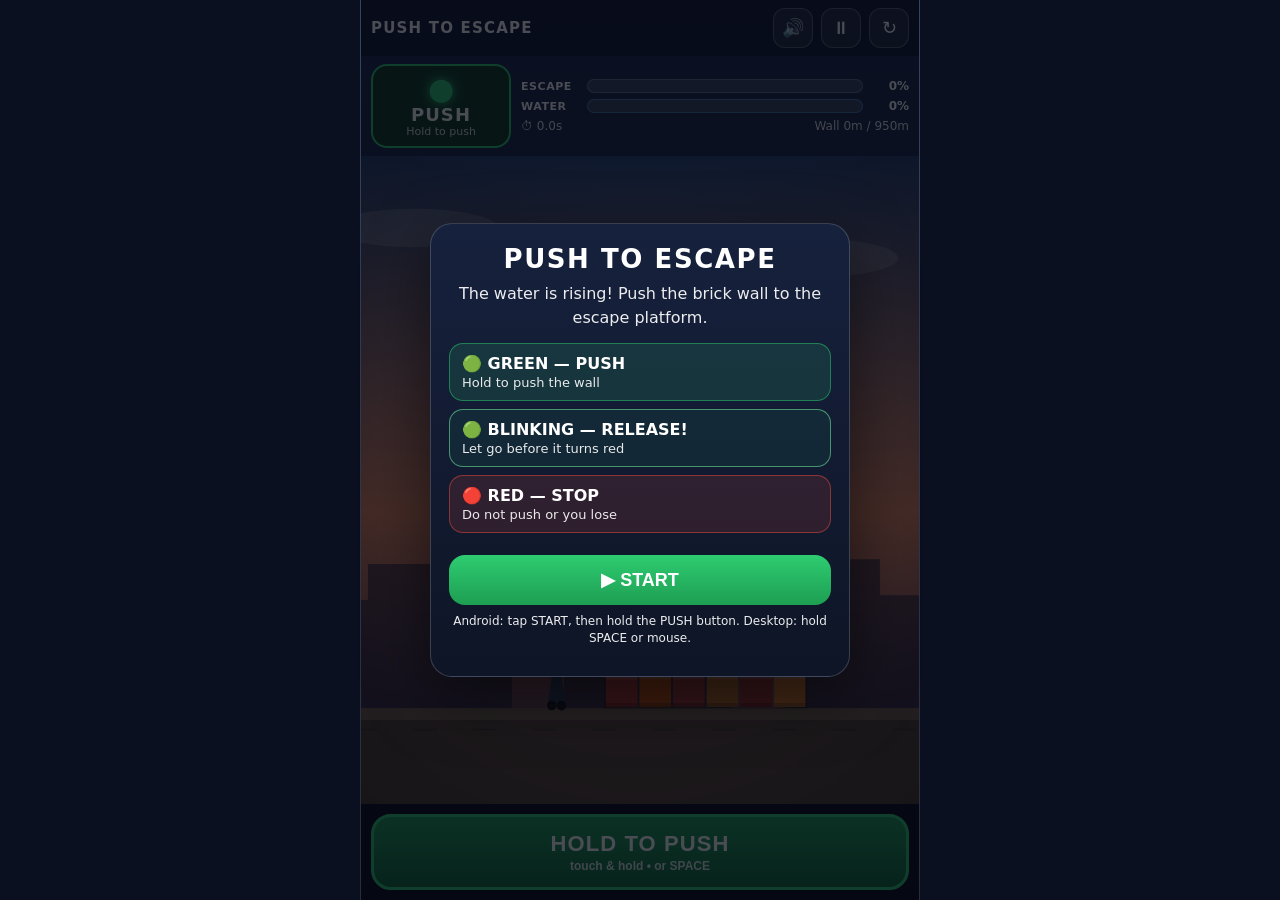
==== push-to-escape/index.html @ 45cb0914 "Add Push to Escape mobile arcade prototype" ====
<!DOCTYPE html>
<html lang="en">
<head>
<meta charset="UTF-8" />
<meta name="viewport" content="width=device-width, initial-scale=1.0, maximum-scale=1.0, user-scalable=no, viewport-fit=cover" />
<meta name="theme-color" content="#0b1020" />
<title>PUSH TO ESCAPE</title>
<meta name="description" content="Push the brick wall to escape the rising water. Push on green, release on blink, stop on red." />
<link rel="stylesheet" href="style.css" />
</head>
<body>
<div id="game-wrap">
  <!-- Top bar -->
  <div id="topbar">
    <div id="title">PUSH TO ESCAPE</div>
    <div id="topbtns">
      <button id="btn-mute" class="icon-btn" aria-label="Mute">🔊</button>
      <button id="btn-pause" class="icon-btn" aria-label="Pause">⏸</button>
      <button id="btn-restart" class="icon-btn" aria-label="Restart">↻</button>
    </div>
  </div>

  <!-- Signal + meters -->
  <div id="hud">
    <div id="signal-box" class="signal-green">
      <div id="signal-light"><span id="signal-dot">●</span></div>
      <div id="signal-text">PUSH</div>
      <div id="signal-sub">Hold to push</div>
    </div>
    <div id="meters">
      <div class="meter-row">
        <span class="meter-label">ESCAPE</span>
        <div class="meter-track"><div id="progress-fill"></div></div>
        <span id="progress-pct" class="meter-val">0%</span>
      </div>
      <div class="meter-row">
        <span class="meter-label">WATER</span>
        <div class="meter-track water"><div id="water-fill"></div></div>
        <span id="water-pct" class="meter-val">0%</span>
      </div>
      <div class="meter-row small">
        <span id="hud-time">⏱ 0.0s</span>
        <span id="hud-dist">Wall 0m</span>
      </div>
    </div>
  </div>

  <!-- Canvas -->
  <div id="canvas-wrap">
    <canvas id="game-canvas"></canvas>
    <div id="toast"></div>
  </div>

  <!-- Push control -->
  <div id="controls">
    <button id="push-btn" aria-label="Hold to push">
      <span id="push-btn-label">HOLD TO PUSH</span>
      <span id="push-btn-sub">touch &amp; hold • or SPACE</span>
    </button>
  </div>

  <!-- Overlays -->
  <div id="overlay" class="overlay">
    <div class="panel">
      <h1 id="overlay-title">PUSH TO ESCAPE</h1>
      <p id="overlay-msg">The water is rising! Push the brick wall to the escape platform.</p>
      <div id="overlay-rules">
        <div class="rule green"><b>🟢 GREEN — PUSH</b><span>Hold to push the wall</span></div>
        <div class="rule blink"><b>🟢 BLINKING — RELEASE!</b><span>Let go before it turns red</span></div>
        <div class="rule red"><b>🔴 RED — STOP</b><span>Do not push or you lose</span></div>
      </div>
      <p id="overlay-stats" class="stats"></p>
      <button id="overlay-btn" class="big-btn">▶ START</button>
      <p class="hint">Android: tap START, then hold the PUSH button. Desktop: hold SPACE or mouse.</p>
    </div>
  </div>

  <div id="pause-overlay" class="overlay hidden">
    <div class="panel">
      <h1>PAUSED</h1>
      <p>Take a breath. The water waits… for now.</p>
      <button id="resume-btn" class="big-btn">▶ RESUME</button>
      <button id="pause-restart-btn" class="big-btn secondary">↻ RESTART</button>
    </div>
  </div>
</div>

<script src="game.js"></script>
</body>
</html>
---- push-to-escape/style.css ----
/* PUSH TO ESCAPE — mobile-first, portrait primary */
* { box-sizing: border-box; -webkit-tap-highlight-color: transparent; }
html, body { margin:0; padding:0; height:100%; background:#0b1020; color:#fff;
  font-family: system-ui, -apple-system, "Segoe UI", Roboto, Arial, sans-serif;
  overflow:hidden; overscroll-behavior:none; }
#game-wrap { position:relative; width:100%; height:100dvh; display:flex; flex-direction:column;
  background:linear-gradient(180deg,#1a2a4a 0%, #0b1020 100%); }

#topbar { display:flex; align-items:center; justify-content:space-between;
  padding:8px 10px; background:rgba(0,0,0,.35); z-index:5; }
#title { font-weight:900; letter-spacing:.08em; font-size:15px; }
#topbtns { display:flex; gap:8px; }
.icon-btn { width:40px; height:40px; border-radius:12px; border:1px solid rgba(255,255,255,.25);
  background:rgba(255,255,255,.08); color:#fff; font-size:18px; cursor:pointer; }
.icon-btn:active { transform:scale(.94); }

#hud { display:flex; gap:10px; padding:8px 10px; align-items:stretch; z-index:5; }
#signal-box { flex:0 0 118px; border-radius:16px; padding:8px 6px; text-align:center;
  border:2px solid rgba(255,255,255,.2); background:#122; transition:background .15s, border-color .15s; }
#signal-light { font-size:30px; line-height:1; }
#signal-text { font-weight:900; font-size:18px; letter-spacing:.06em; }
#signal-sub { font-size:11px; opacity:.85; }
#signal-box.signal-green { background:#0d3b1e; border-color:#2ecc71; }
.signal-green #signal-dot { color:#2ecc71; text-shadow:0 0 12px #2ecc71; }
#signal-box.signal-blink { background:#0d3b1e; border-color:#2ecc71; animation:blinkflash .18s infinite alternate; }
.signal-blink #signal-dot { color:#7dffb0; text-shadow:0 0 16px #7dffb0; }
.signal-blink #signal-text { color:#7dffb0; }
@keyframes blinkflash { from { background:#0d3b1e; } to { background:#1a6b35; } }
#signal-box.signal-red { background:#3b0d0d; border-color:#e74c3c; }
.signal-red #signal-dot { color:#ff5a4d; text-shadow:0 0 12px #ff5a4d; }
.signal-red #signal-text { color:#ff8a7d; }

#meters { flex:1; display:flex; flex-direction:column; gap:6px; justify-content:center; }
.meter-row { display:flex; align-items:center; gap:8px; }
.meter-row.small { justify-content:space-between; font-size:12px; opacity:.9; }
.meter-label { font-size:11px; font-weight:800; width:58px; letter-spacing:.05em; }
.meter-track { flex:1; height:14px; border-radius:999px; background:rgba(255,255,255,.14);
  border:1px solid rgba(255,255,255,.25); overflow:hidden; }
.meter-track.water { border-color:rgba(80,180,255,.5); }
#progress-fill { height:100%; width:0%; background:linear-gradient(90deg,#2ecc71,#7dffb0); transition:width .1s linear; }
#water-fill { height:100%; width:0%; background:linear-gradient(90deg,#1e90ff,#5ec8ff); transition:width .1s linear; }
.meter-val { font-size:12px; font-weight:800; width:38px; text-align:right; }

#canvas-wrap { position:relative; flex:1; min-height:0; }
#game-canvas { position:absolute; inset:0; width:100%; height:100%; display:block; touch-action:none; }
#toast { position:absolute; left:50%; top:12px; transform:translateX(-50%);
  background:rgba(0,0,0,.65); padding:8px 14px; border-radius:999px; font-weight:800; font-size:14px;
  opacity:0; pointer-events:none; transition:opacity .2s; white-space:nowrap; }
#toast.show { opacity:1; }

#controls { padding:10px; background:rgba(0,0,0,.35); z-index:5; }
#push-btn { width:100%; min-height:76px; border-radius:20px; border:3px solid #2ecc71;
  background:linear-gradient(180deg,#1e9e52,#0d6b34); color:#fff; cursor:pointer;
  display:flex; flex-direction:column; align-items:center; justify-content:center; gap:2px;
  font-weight:900; font-size:22px; letter-spacing:.05em; touch-action:none; user-select:none; -webkit-user-select:none; }
#push-btn-sub { font-size:12px; font-weight:600; opacity:.85; letter-spacing:0; }
#push-btn.pushing { background:linear-gradient(180deg,#27c464,#128a44); transform:scale(.985); }
#push-btn.danger { border-color:#e74c3c; background:linear-gradient(180deg,#a93226,#6e1f16); }
#push-btn.wait { border-color:#f1c40f; background:linear-gradient(180deg,#7a6a12,#4a410b); }

.overlay { position:absolute; inset:0; display:flex; align-items:center; justify-content:center;
  background:rgba(5,8,18,.72); z-index:10; padding:16px; }
.overlay.hidden { display:none; }
.panel { width:100%; max-width:420px; background:linear-gradient(180deg,#16213d,#0e1526);
  border:1px solid rgba(255,255,255,.18); border-radius:22px; padding:20px 18px; text-align:center;
  box-shadow:0 20px 60px rgba(0,0,0,.5); max-height:92dvh; overflow:auto; }
.panel h1 { margin:0 0 8px; font-size:26px; letter-spacing:.06em; }
.panel p { margin:8px 0; line-height:1.45; opacity:.92; }
#overlay-rules { display:flex; flex-direction:column; gap:8px; margin:14px 0; text-align:left; }
.rule { border-radius:14px; padding:10px 12px; display:flex; flex-direction:column; gap:2px; border:1px solid rgba(255,255,255,.15); }
.rule.green { background:rgba(46,204,113,.14); border-color:rgba(46,204,113,.5); }
.rule.blink { background:rgba(46,204,113,.08); border-color:rgba(125,255,176,.5); }
.rule.red { background:rgba(231,76,60,.14); border-color:rgba(231,76,60,.5); }
.rule span { font-size:13px; opacity:.9; }
.stats { font-weight:800; }
.big-btn { width:100%; padding:14px; border-radius:16px; border:none; font-weight:900; font-size:18px;
  background:linear-gradient(180deg,#2ecc71,#1e9e52); color:#fff; cursor:pointer; margin-top:8px; }
.big-btn.secondary { background:rgba(255,255,255,.12); border:1px solid rgba(255,255,255,.25); }
.big-btn:active { transform:scale(.98); }
.hint { font-size:12px; opacity:.75; }

@media (min-width:700px) {
  #game-wrap { max-width:560px; margin:0 auto; border-left:1px solid rgba(255,255,255,.12); border-right:1px solid rgba(255,255,255,.12); }
  #signal-box { flex-basis:140px; }
}
@media (max-height:560px) {
  #push-btn { min-height:60px; font-size:18px; }
  #signal-light { font-size:22px; }
  #signal-text { font-size:15px; }
}
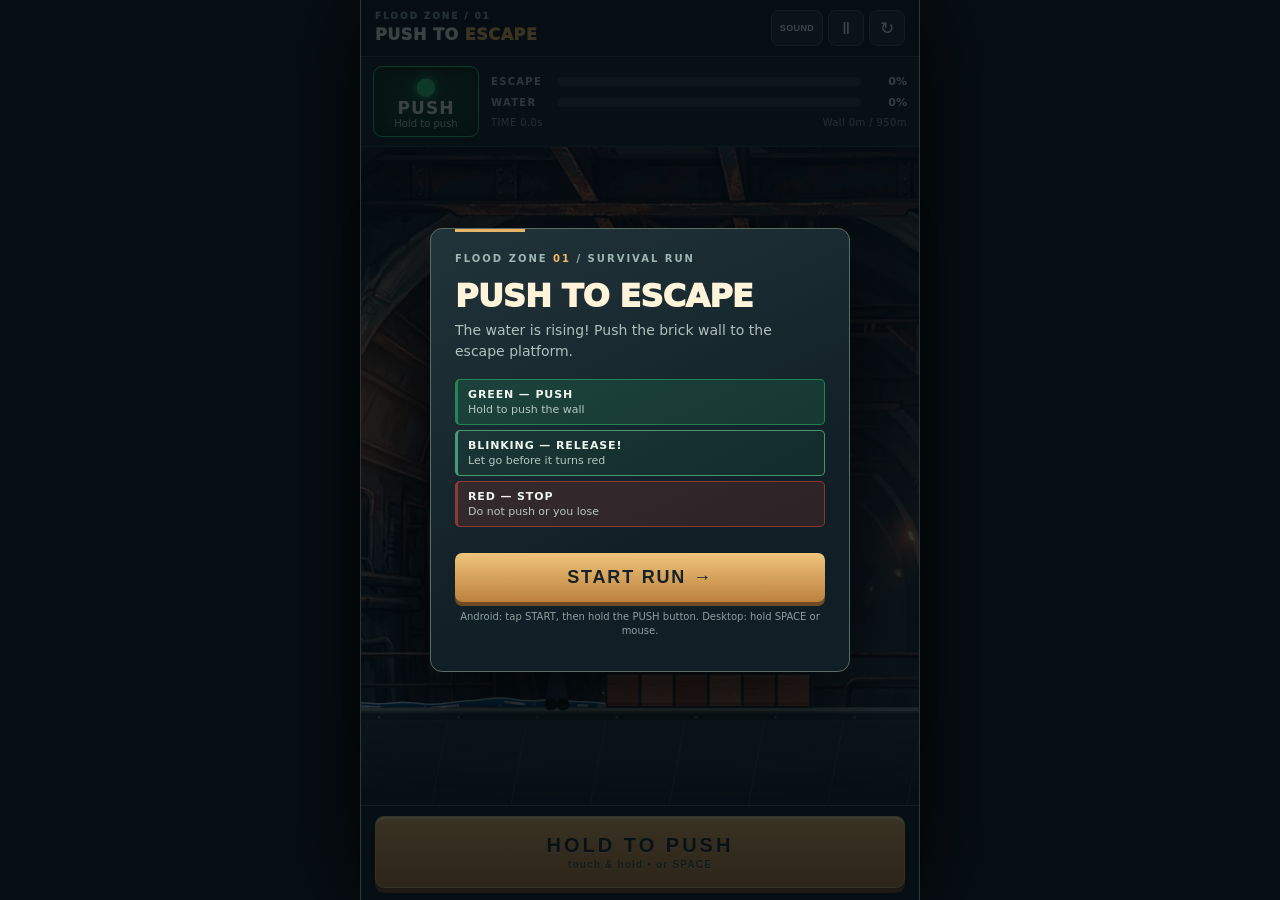
==== commit d3974334: "Refresh arcade visuals with cinematic industrial setting" ====
--- a/push-to-escape/index.html
+++ b/push-to-escape/index.html
@@ -12,10 +12,10 @@
 <div id="game-wrap">
   <!-- Top bar -->
   <div id="topbar">
-    <div id="title">PUSH TO ESCAPE</div>
+    <div id="title"><small>FLOOD ZONE / 01</small>PUSH TO <em>ESCAPE</em></div>
     <div id="topbtns">
-      <button id="btn-mute" class="icon-btn" aria-label="Mute">🔊</button>
-      <button id="btn-pause" class="icon-btn" aria-label="Pause">⏸</button>
+      <button id="btn-mute" class="icon-btn" aria-label="Mute">SOUND</button>
+      <button id="btn-pause" class="icon-btn" aria-label="Pause">Ⅱ</button>
       <button id="btn-restart" class="icon-btn" aria-label="Restart">↻</button>
     </div>
   </div>
@@ -62,15 +62,16 @@
   <!-- Overlays -->
   <div id="overlay" class="overlay">
     <div class="panel">
+      <div class="eyebrow">FLOOD ZONE <span>01</span> / SURVIVAL RUN</div>
       <h1 id="overlay-title">PUSH TO ESCAPE</h1>
       <p id="overlay-msg">The water is rising! Push the brick wall to the escape platform.</p>
       <div id="overlay-rules">
-        <div class="rule green"><b>🟢 GREEN — PUSH</b><span>Hold to push the wall</span></div>
-        <div class="rule blink"><b>🟢 BLINKING — RELEASE!</b><span>Let go before it turns red</span></div>
-        <div class="rule red"><b>🔴 RED — STOP</b><span>Do not push or you lose</span></div>
+        <div class="rule green"><b>GREEN — PUSH</b><span>Hold to push the wall</span></div>
+        <div class="rule blink"><b>BLINKING — RELEASE!</b><span>Let go before it turns red</span></div>
+        <div class="rule red"><b>RED — STOP</b><span>Do not push or you lose</span></div>
       </div>
       <p id="overlay-stats" class="stats"></p>
-      <button id="overlay-btn" class="big-btn">▶ START</button>
+      <button id="overlay-btn" class="big-btn">START RUN →</button>
       <p class="hint">Android: tap START, then hold the PUSH button. Desktop: hold SPACE or mouse.</p>
     </div>
   </div>
--- a/push-to-escape/style.css
+++ b/push-to-escape/style.css
@@ -88,3 +88,31 @@
   #signal-light { font-size:22px; }
   #signal-text { font-size:15px; }
 }
+
+/* Cinematic industrial arcade skin: the HUD remains outside the game canvas. */
+html,body{background:#070f14;color:#eef5ef}
+#game-wrap{background:#101c22;box-shadow:0 0 80px #000}
+#topbar{padding:10px 14px;background:#0c161c;border-bottom:1px solid #314044}
+#title{font-size:16px;line-height:1.05;font-weight:1000;letter-spacing:.035em;color:#eef4e7}
+#title small{display:block;color:#8ba3a3;font-size:9px;letter-spacing:.21em;margin-bottom:5px}
+#title em{color:#f3b75c;font-style:normal}
+#topbtns{gap:5px}.icon-btn{height:36px;width:36px;border-radius:8px;background:#1b2b30;border:1px solid #455454;font-size:17px}
+#btn-mute{width:52px;font-size:9px;font-weight:900;letter-spacing:.04em}
+#hud{padding:9px 12px;background:#101e24;border-bottom:1px solid #263e43;gap:12px}
+#signal-box{flex-basis:106px;border-radius:9px;padding:7px 5px;box-shadow:inset 0 0 18px #071610;border-width:1px}
+#signal-light{font-size:24px}#signal-text{font-size:17px}#signal-sub{font-size:10px}
+#meters{gap:8px}.meter-label{font-size:10px;letter-spacing:.13em;color:#b5c9c3}.meter-track{height:9px;border:none;background:#26383d}
+#progress-fill{background:linear-gradient(90deg,#54ba8b,#b7eeb7)}#water-fill{background:linear-gradient(90deg,#1a8eaa,#7ee7ea)}
+.meter-val{font-size:11px;color:#d6e7de}.meter-row.small{font-size:10px;color:#9eb4af;letter-spacing:.04em}
+#canvas-wrap{background:#12232a}#toast{top:16px;background:#101f24e8;border:1px solid #88a99d;color:#f1f4d8;letter-spacing:.16em;font-size:12px;border-radius:4px}
+#controls{padding:10px 14px max(12px,env(safe-area-inset-bottom));background:#101c22;border-top:1px solid #415356}
+#push-btn{min-height:72px;border-radius:9px;border:1px solid #dfba75;box-shadow:inset 0 2px #ffdd9a,0 5px 0 #6e4325,0 8px 15px #0008;background:linear-gradient(#e9b45f,#b87734);color:#172322;font-size:20px;letter-spacing:.15em;text-shadow:0 1px #ffffff44}
+#push-btn-sub{font-size:10px;letter-spacing:.12em;color:#304239}#push-btn.pushing{background:linear-gradient(#ffca75,#c78c42);transform:translateY(3px);box-shadow:inset 0 2px #ffdd9a,0 2px 0 #6e4325}
+#push-btn.wait{background:linear-gradient(#f4d978,#b4943d);border-color:#ffe3a0}#push-btn.danger{background:linear-gradient(#c96f5e,#91463d);border-color:#e69a83}
+.overlay{background:rgba(4,12,17,.77)}.panel{text-align:left;background:linear-gradient(155deg,#21343a,#101e25 70%);border:1px solid #5a6b65;border-radius:12px;padding:24px;box-shadow:0 25px 80px #000b;position:relative}
+.panel:before{content:"";position:absolute;top:0;left:24px;width:70px;height:3px;background:#eab466}
+.eyebrow{font-size:10px;font-weight:900;letter-spacing:.2em;color:#9eb7b1;margin-bottom:16px}.eyebrow span{color:#f4b86b}
+.panel h1{font-size:32px;line-height:1;letter-spacing:-.025em;font-weight:1000;color:#fff4da}.panel p{color:#bfcec7;font-size:14px}
+#overlay-rules{gap:5px;margin:18px 0}.rule{border-radius:5px;padding:8px 10px;font-size:11px;letter-spacing:.08em;border-left-width:3px}.rule span{font-size:11px;letter-spacing:0;color:#c7d7cd}
+.big-btn{border-radius:7px;background:linear-gradient(#efc47b,#bc813d);color:#152327;letter-spacing:.1em;box-shadow:0 4px 0 #704925}.panel .hint{font-size:10px;color:#98ada5;text-align:center}
+@media(max-height:560px){#title small{display:none}#hud{padding:4px 10px}#push-btn{min-height:52px}#controls{padding:6px 12px}}
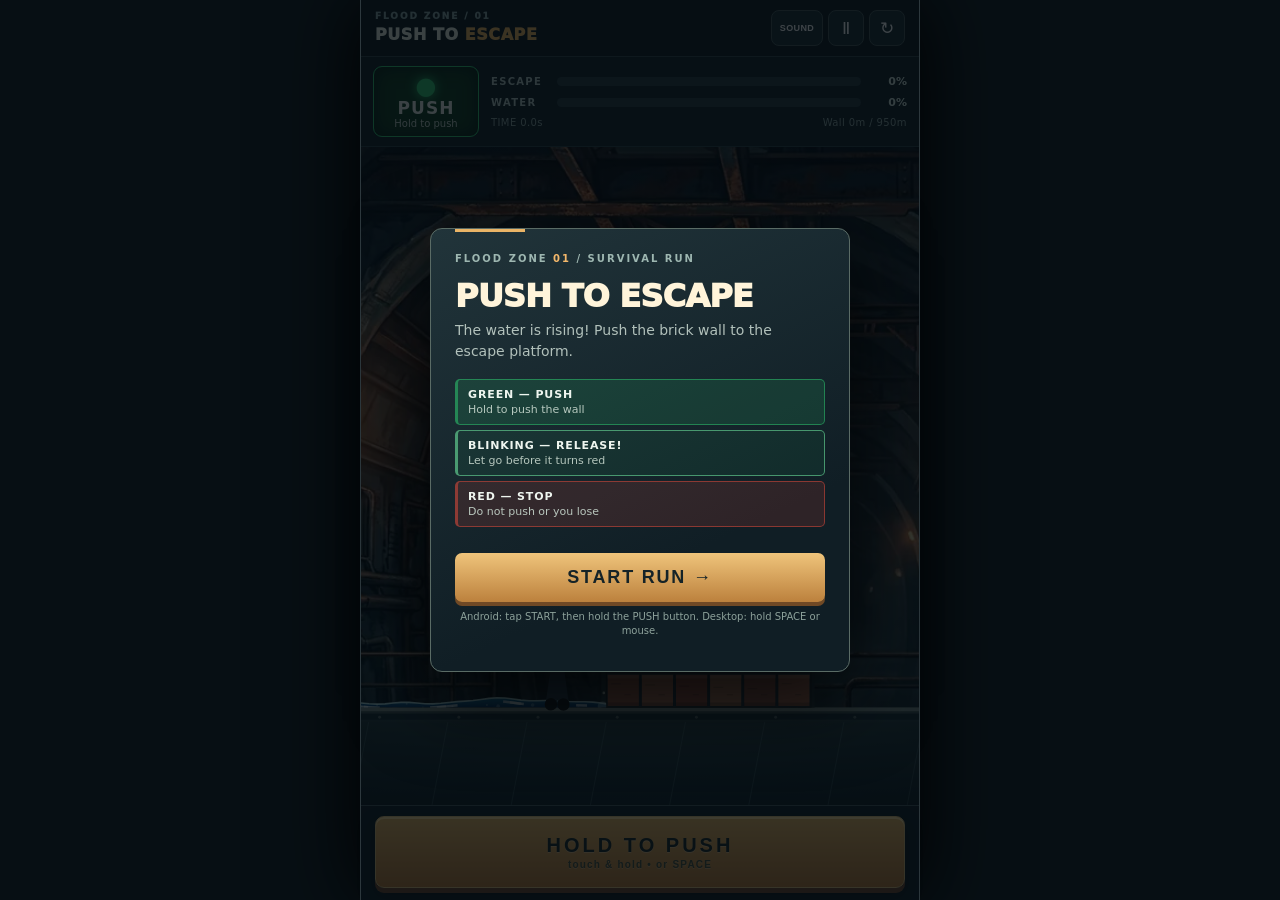
==== commit 8fe24f8e: "Version game assets to avoid stale browser cache" ====
--- a/push-to-escape/index.html
+++ b/push-to-escape/index.html
@@ -6,7 +6,7 @@
 <meta name="theme-color" content="#0b1020" />
 <title>PUSH TO ESCAPE</title>
 <meta name="description" content="Push the brick wall to escape the rising water. Push on green, release on blink, stop on red." />
-<link rel="stylesheet" href="style.css" />
+<link rel="stylesheet" href="style.css?v=d397433" />
 </head>
 <body>
 <div id="game-wrap">
@@ -86,6 +86,6 @@
   </div>
 </div>
 
-<script src="game.js"></script>
+<script src="game.js?v=d397433"></script>
 </body>
 </html>
